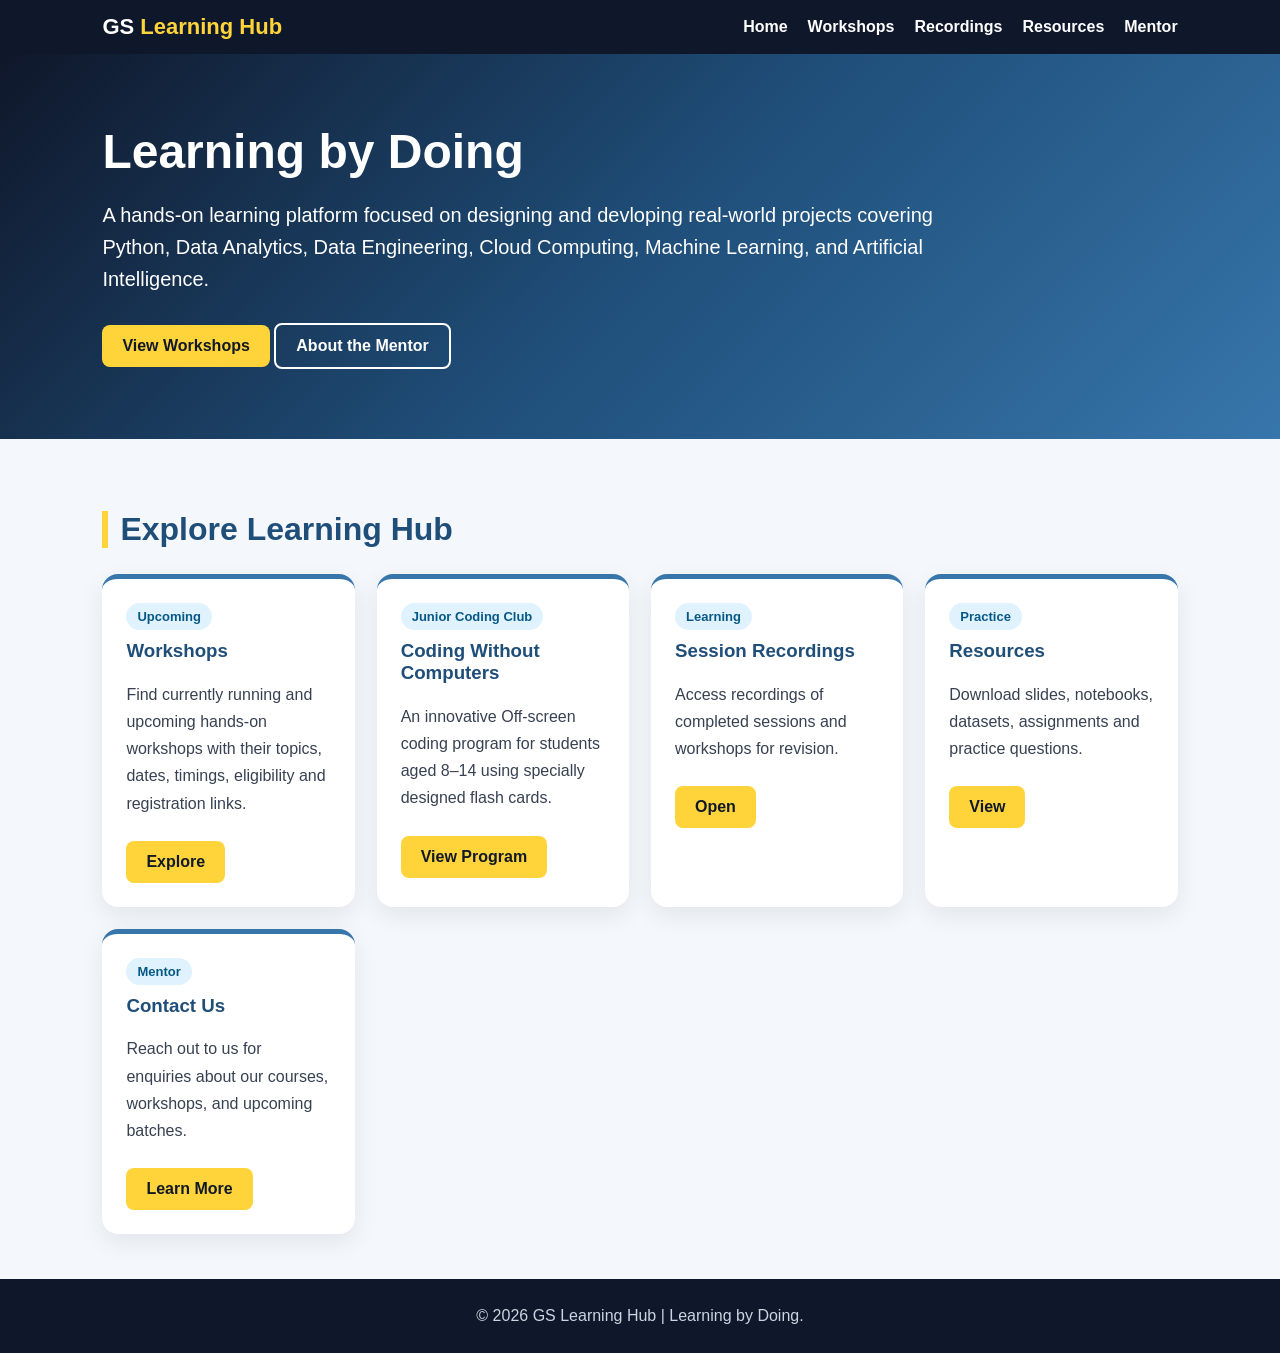
==== index.html @ b40fc84b "Added Contact Us page" ====
<!DOCTYPE html>
<html lang="en">
<head>
    <meta charset="UTF-8"/>
    <meta name="viewport" content="width=device-width, initial-scale=1.0"/>
    <title>GS Learning Hub</title>
    <link rel="stylesheet" href="css/style.css"/>
</head>
<body>
<div class="nav">
    <div class="logo">GS <span>Learning Hub</span></div>
    <div><a href="index.html">Home</a><a href="workshops.html">Workshops</a><a href="recordings.html">Recordings</a><a href="resources.html">Resources</a><a href="about.html">Mentor</a></div>
</div>
<section class="hero">
    <h1>Learning by Doing</h1>
    <p>A hands-on learning platform focused on designing and devloping real-world projects covering Python, Data Analytics, Data Engineering, Cloud Computing, Machine Learning, and Artificial Intelligence.</p>
    <a class="btn" href="workshops.html">View Workshops</a> <a class="btn btn-outline" href="about.html">About the Mentor</a>
</section>
<section class="section">
    <h2>Explore Learning Hub</h2>
    <div class="grid">
        <div class="card">
            <span class="badge">Upcoming</span>
            <h3>Workshops</h3>
            <p>Find currently running and upcoming hands-on workshops with their topics, dates, timings, eligibility and registration links.</p>
            <a class="btn" href="workshops.html">Explore</a>
        </div>
        <div class="card">
            <span class="badge">Junior Coding Club</span>
            <h3>Coding Without Computers</h3>
            <p>An innovative Off-screen coding program for students aged 8–14 using specially designed flash cards.</p>
            <a class="btn" href="coding-without-computers.html">View Program</a>
        </div>
        <div class="card">
            <span class="badge">Learning</span>
            <h3>Session Recordings</h3>
            <p>Access recordings of completed sessions and workshops for revision.</p>
            <a class="btn" href="recordings.html">Open</a>
        </div>
        <div class="card">
            <span class="badge">Practice</span>
            <h3>Resources</h3>
            <p>Download slides, notebooks, datasets, assignments and practice questions.</p>
            <a class="btn" href="resources.html">View</a>
        </div>
        <div class="card">
            <span class="badge">Mentor</span>
            <h3>Contact Us</h3>
            <p>Reach out to us for enquiries about our courses, workshops, and upcoming batches.</p>
            <a class="btn" href="contactus.html">Learn More</a>
        </div>
    </div>
</section>
<div class="footer">© 2026 GS Learning Hub | Learning by Doing.</div>
</body>
</html>
---- css/style.css ----
body {
	margin: 0;
	font-family: Arial, sans-serif;
	background: #f4f7fb;
	color: #111827
}

.nav {
	background: #0f172a;
	color: white;
	padding: 14px 8%;
	display: flex;
	justify-content: space-between;
	align-items: center;
	position: sticky;
	top: 0
}

.logo {
	font-size: 22px;
	font-weight: bold
}

.logo span {
	color: #ffd43b
}

.nav a {
	color: white;
	margin-left: 20px;
	text-decoration: none;
	font-weight: bold
}

.hero {
	background: linear-gradient(135deg, #0f172a, #1f4e79, #3776ab);
	color: white;
	padding: 70px 8%
}

.hero h1 {
	font-size: 48px;
	margin: 0 0 12px
}

.hero p {
	font-size: 20px;
	line-height: 1.6;
	max-width: 850px
}

.section {
	padding: 45px 8%
}

.section h2 {
	color: #1f4e79;
	font-size: 32px;
	border-left: 6px solid #ffd43b;
	padding-left: 12px
}

.grid {
	display: grid;
	grid-template-columns: repeat(auto-fit, minmax(250px, 1fr));
	gap: 22px
}

.card {
	background: white;
	padding: 24px;
	border-radius: 16px;
	box-shadow: 0 8px 24px rgba(15, 23, 42, .08);
	border-top: 5px solid #3776ab
}

.card h3 {
	color: #1f4e79;
	margin-top: 0
}

.card p,
.list li {
	line-height: 1.7;
	color: #374151
}

.btn {
	display: inline-block;
	background: #ffd43b;
	color: #111827;
	padding: 12px 20px;
	border-radius: 8px;
	font-weight: bold;
	text-decoration: none;
	margin-top: 8px
}

.btn-outline {
	background: transparent;
	color: white;
	border: 2px solid white
}

.badge {
	display: inline-block;
	background: #e0f2fe;
	color: #075985;
	padding: 6px 11px;
	border-radius: 999px;
	font-size: 13px;
	font-weight: bold;
	margin-bottom: 10px
}

.highlight {
	background: #fff7d6;
	border-left: 6px solid #ffd43b;
	padding: 20px;
	border-radius: 12px;
	line-height: 1.7
}

.footer {
	background: #0f172a;
	color: #cbd5e1;
	text-align: center;
	padding: 28px
}

.profile {
	display: flex;
	gap: 25px;
	align-items: center;
	flex-wrap: wrap
}


.avatar {
	width: 130px;
	height: 130px;
	border-radius: 50%;
	background: linear-gradient(135deg, #1f4e79, #ffd43b);
	display: flex;
	align-items: center;
	justify-content: center;
	color: white;
	font-size: 40px;
	font-weight: bold
}

.profile-photo {
  width: 135px;
  height: 135px;
  border-radius: 50%;
  overflow: hidden;
  flex-shrink: 0;
  border: 4px solid #d4af37;
  box-shadow: 0 4px 14px rgba(0, 0, 0, 0.18);
}

.profile-photo img {
  width: 100%;
  height: 100%;
  object-fit: cover;
}

.profile-tags {
  font-weight: 600;
  color: #0b3d75;
  margin-bottom: 12px;
  font-size: 14px;
}

.table {
	width: 100%;
	border-collapse: collapse;
	background: white;
	border-radius: 14px;
	overflow: hidden;
	box-shadow: 0 8px 24px rgba(15, 23, 42, .08)
}

.table th {
	background: #1f4e79;
	color: white;
	text-align: left;
	padding: 14px
}

.table td {
	padding: 14px;
	border-bottom: 1px solid #e5e7eb
}

.gallery-section {
	padding: 40px 20px;
	text-align: left;
}

.gallery-section h2 {
	margin-bottom: 8px;
}

.gallery-section p {
	color: #6b7280;
	margin-bottom: 24px;
}

.gallery-grid {
	display: grid;
	grid-template-columns: repeat(4, 1fr);
	gap: 16px;
}

.gallery-grid img {
	width: 100%;
	height: 220px;
	object-fit: cover;
	border-radius: 12px;
}

@media (max-width: 768px) {
	.gallery-grid {
		grid-template-columns: repeat(2, 1fr);
	}
}

/* Currently Running Badge */

.live-badge {
	background: #ef4444;
	color: white;
	padding: 8px 15px;
	border-radius: 20px;
	font-weight: bold;
	display: inline-block;
	animation: pulse 1.5s infinite;
}

/* Registration Open Badge */

.upcoming-badge {
	background: #10b981;
	color: white;
	padding: 8px 15px;
	border-radius: 20px;
	font-weight: bold;
	display: inline-block;
}

/* Highlight Cards */

.featured-workshop {
	border: 3px solid #ffd43b;
	box-shadow: 0 0 18px rgba(255, 212, 59, 0.4);
}

.upcoming-workshop {
	border: 3px solid #10b981;
	box-shadow: 0 0 18px rgba(16, 185, 129, 0.3);
}

/* Pulse Effect */

@keyframes pulse {
	0% {
		box-shadow: 0 0 0 0 rgba(239, 68, 68, 0.7);
	}

	70% {
		box-shadow: 0 0 0 12px rgba(239, 68, 68, 0);
	}

	100% {
		box-shadow: 0 0 0 0 rgba(239, 68, 68, 0);
	}
}

.register-btn {
	display: inline-block;
	background: #2563eb;
	color: white;
	padding: 12px 24px;
	border-radius: 8px;
	text-decoration: none;
	font-weight: bold;
	transition: all 0.3s ease;
}

.register-btn:hover {
	background: #1d4ed8;
	transform: translateY(-2px);
	box-shadow: 0 6px 12px rgba(37, 99, 235, 0.3);
}

.view-btn {
	display: inline-block;
	background: #f3f4f6;
	color: #1f2937;
	padding: 12px 24px;
	border-radius: 8px;
	text-decoration: none;
	font-weight: bold;
	margin-right: 12px;
	border: 2px solid #d1d5db;
	transition: all 0.3s ease;
}

.view-btn:hover {
	background: #e5e7eb;
	transform: translateY(-2px);
}

@media(max-width:720px) {
	.nav {
		display: block
	}

	.nav a {
		display: inline-block;
		margin: 8px 12px 0 0
	}

	.hero h1 {
		font-size: 36px
	}
}
.copyright-note {
  font-weight: bold;
  font-size: 10px;
  color: #6DE2F2;
  margin-top: 18px;
  font-style: italic;
}
.contact-section {
          max-width: 900px;
          margin: 50px auto;
          padding: 30px;
}

.contact-card {
  background: #ffffff;
  padding: 35px;
  border-radius: 16px;
  box-shadow: 0 8px 25px rgba(0, 0, 0, 0.08);
}

.contact-card h1 {
  color: #0b3d75;
  margin-bottom: 10px;
  font-size: 32px;
}

.contact-card p {
  color: #555;
  font-size: 16px;
  line-height: 1.6;
  margin-bottom: 25px;
}

.form-group {
  margin-bottom: 18px;
}

.form-group label {
  display: block;
  font-weight: 600;
  margin-bottom: 8px;
  color: #333;
}

.form-group input,
.form-group select,
.form-group textarea {
  width: 100%;
  padding: 12px 14px;
  border: 1px solid #ccc;
  border-radius: 8px;
  font-size: 15px;
  box-sizing: border-box;
}

.form-group textarea {
  resize: vertical;
  min-height: 120px;
}

.submit-btn {
  background: #0b3d75;
  color: #ffffff;
  border: none;
  padding: 13px 24px;
  border-radius: 8px;
  font-size: 16px;
  font-weight: 600;
  cursor: pointer;
  transition: 0.3s;
}

.submit-btn:hover {
  background: #082f5a;
}

.contact-note {
  margin-top: 18px;
  font-size: 14px;
  color: #777;
}

@media (max-width: 768px) {
  .contact-section {
    margin: 25px auto;
    padding: 18px;
  }

  .contact-card {
    padding: 24px;
  }

  .contact-card h1 {
    font-size: 26px;
  }
}
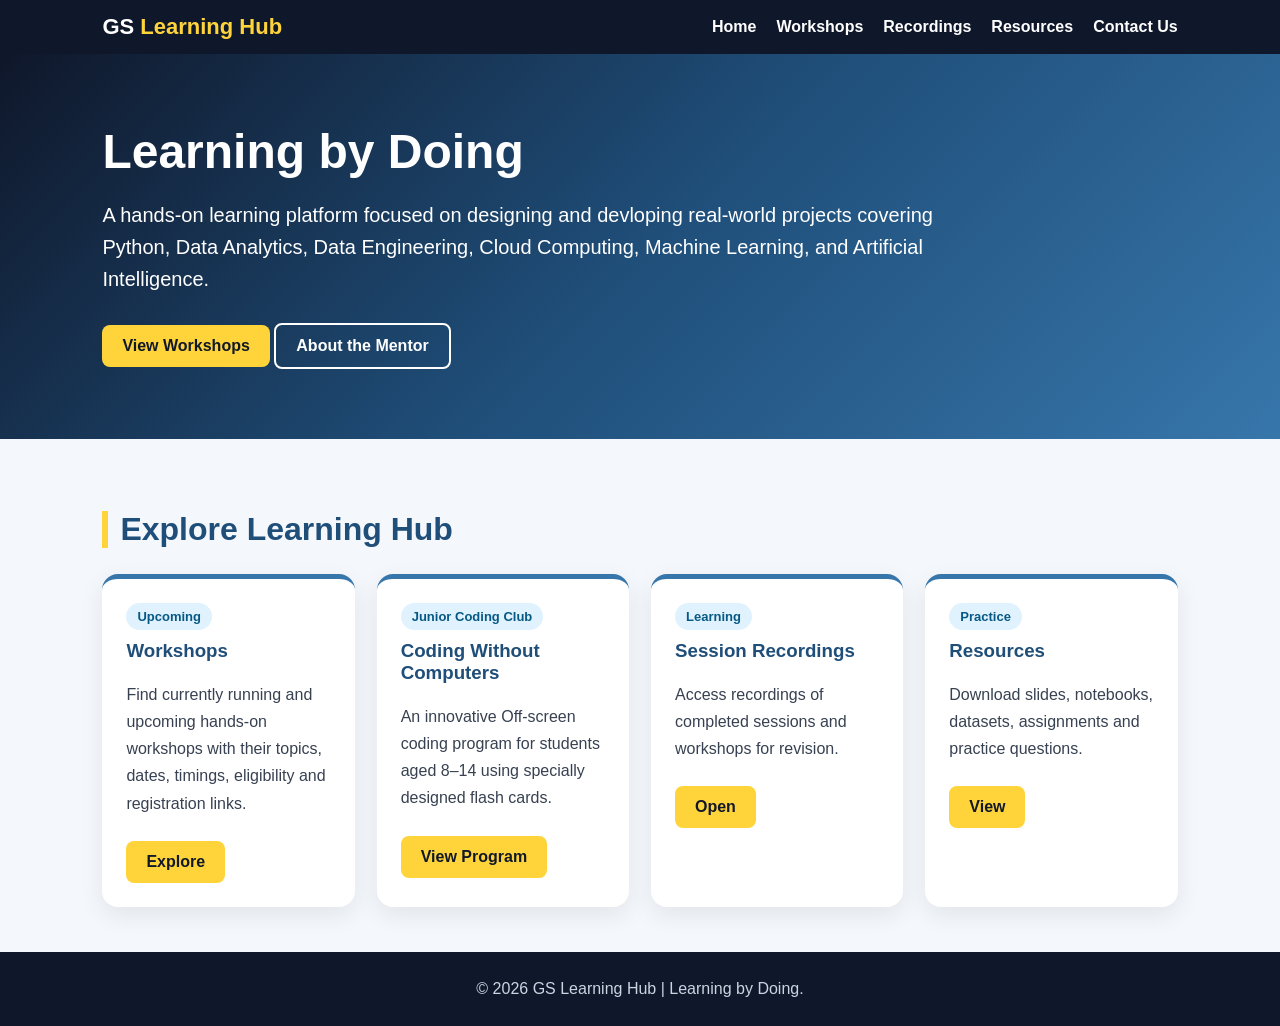
==== commit 67e7b8fd: "Fixed Contact Us part" ====
--- a/index.html
+++ b/index.html
@@ -9,7 +9,7 @@
 <body>
 <div class="nav">
     <div class="logo">GS <span>Learning Hub</span></div>
-    <div><a href="index.html">Home</a><a href="workshops.html">Workshops</a><a href="recordings.html">Recordings</a><a href="resources.html">Resources</a><a href="about.html">Mentor</a></div>
+    <div><a href="index.html">Home</a><a href="workshops.html">Workshops</a><a href="recordings.html">Recordings</a><a href="resources.html">Resources</a><a href="contactus.html">Contact Us</a></div>
 </div>
 <section class="hero">
     <h1>Learning by Doing</h1>
@@ -43,12 +43,6 @@
             <p>Download slides, notebooks, datasets, assignments and practice questions.</p>
             <a class="btn" href="resources.html">View</a>
         </div>
-        <div class="card">
-            <span class="badge">Mentor</span>
-            <h3>Contact Us</h3>
-            <p>Reach out to us for enquiries about our courses, workshops, and upcoming batches.</p>
-            <a class="btn" href="contactus.html">Learn More</a>
-        </div>
     </div>
 </section>
 <div class="footer">© 2026 GS Learning Hub | Learning by Doing.</div>
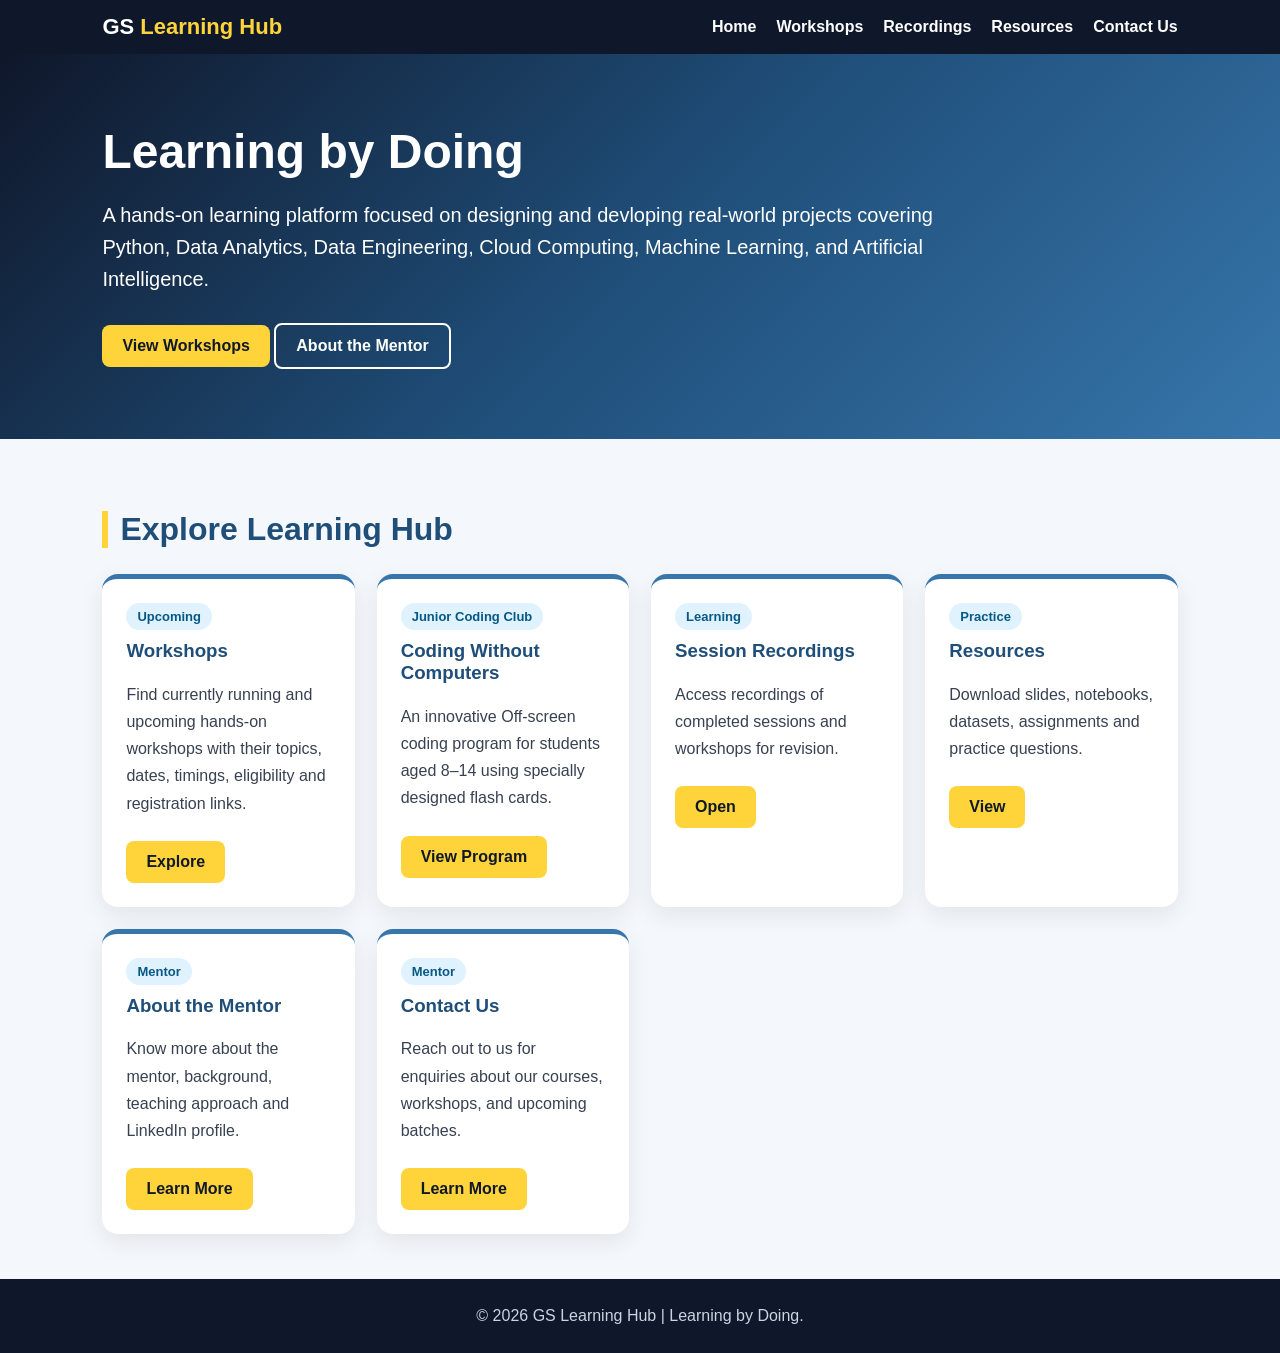
==== commit 58eee9ee: "Fixed Contact Us part in all pages and kept Mentor" ====
--- a/index.html
+++ b/index.html
@@ -43,6 +43,18 @@
             <p>Download slides, notebooks, datasets, assignments and practice questions.</p>
             <a class="btn" href="resources.html">View</a>
         </div>
+        <div class="card">
+            <span class="badge">Mentor</span>
+            <h3>About the Mentor</h3>
+            <p>Know more about the mentor, background, teaching approach and LinkedIn profile.</p>
+            <a class="btn" href="about.html">Learn More</a>
+        </div>
+        <div class="card">
+            <span class="badge">Mentor</span>
+            <h3>Contact Us</h3>
+            <p>Reach out to us for enquiries about our courses, workshops, and upcoming batches.</p>
+            <a class="btn" href="contactus.html">Learn More</a>
+        </div>
     </div>
 </section>
 <div class="footer">© 2026 GS Learning Hub | Learning by Doing.</div>
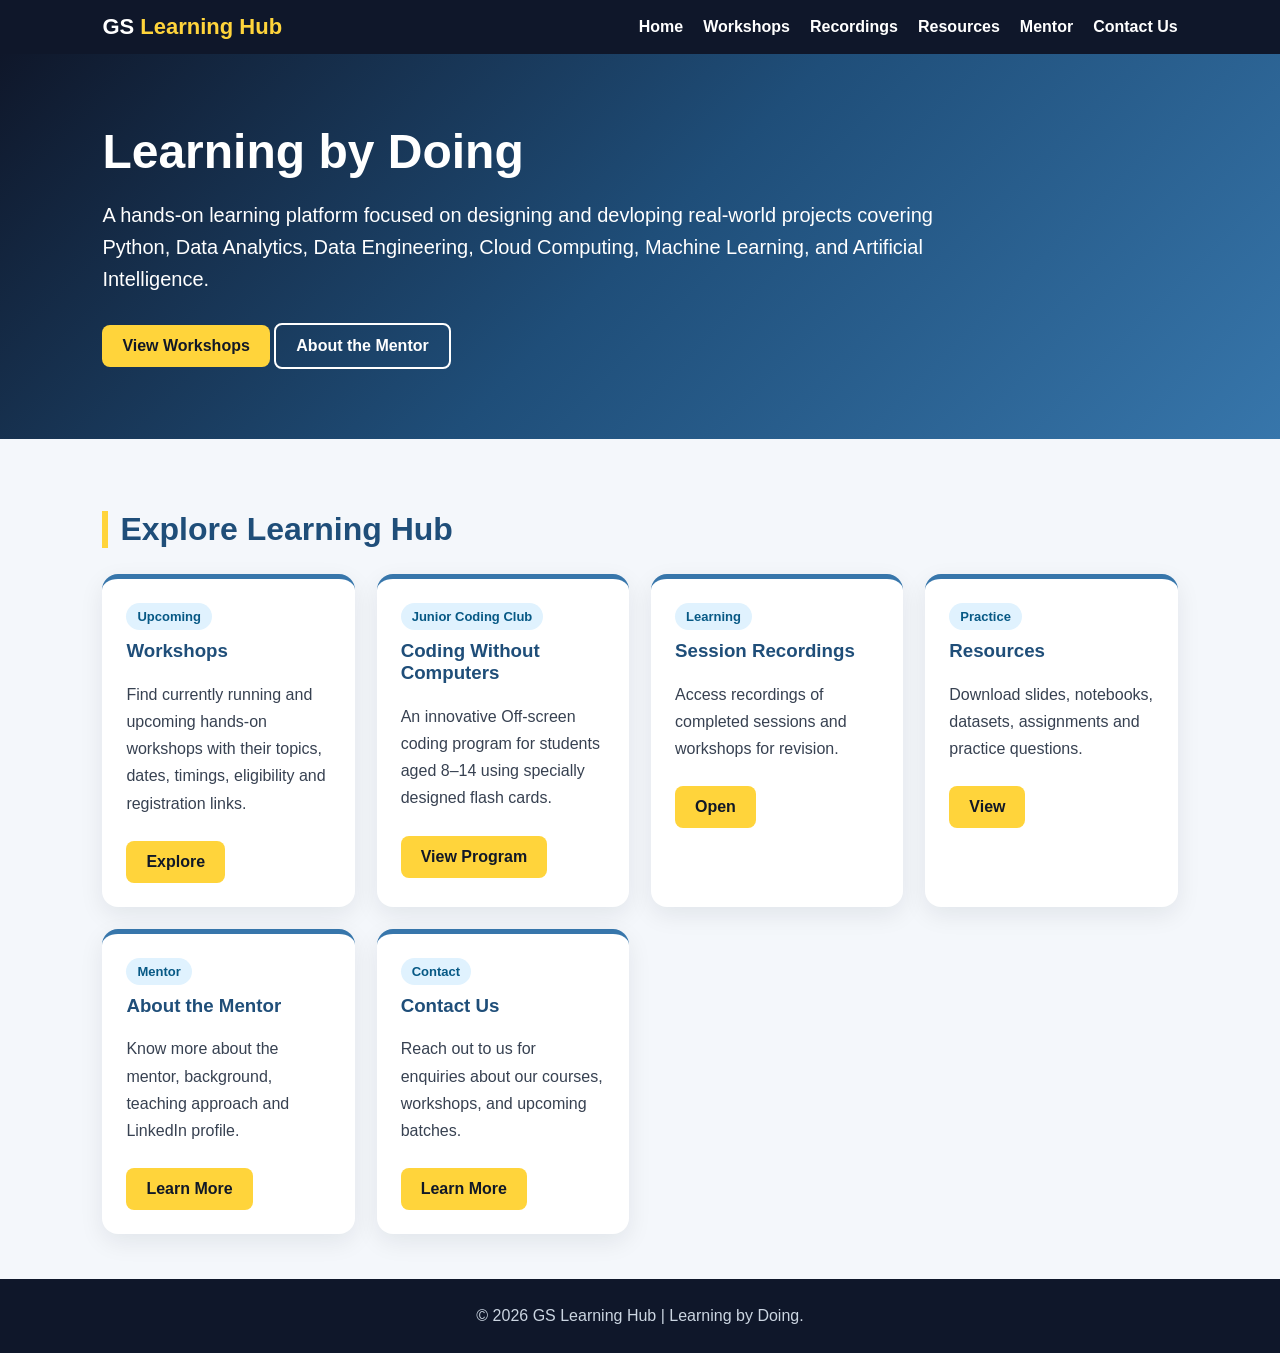
==== commit 49076ca2: "Fix Mentor and Contact in index" ====
--- a/index.html
+++ b/index.html
@@ -9,7 +9,7 @@
 <body>
 <div class="nav">
     <div class="logo">GS <span>Learning Hub</span></div>
-    <div><a href="index.html">Home</a><a href="workshops.html">Workshops</a><a href="recordings.html">Recordings</a><a href="resources.html">Resources</a><a href="contactus.html">Contact Us</a></div>
+    <div><a href="index.html">Home</a><a href="workshops.html">Workshops</a><a href="recordings.html">Recordings</a><a href="resources.html">Resources</a><a href="about.html">Mentor</a><a href="contactus.html">Contact Us</a></div>
 </div>
 <section class="hero">
     <h1>Learning by Doing</h1>
@@ -50,7 +50,7 @@
             <a class="btn" href="about.html">Learn More</a>
         </div>
         <div class="card">
-            <span class="badge">Mentor</span>
+            <span class="badge">Contact</span>
             <h3>Contact Us</h3>
             <p>Reach out to us for enquiries about our courses, workshops, and upcoming batches.</p>
             <a class="btn" href="contactus.html">Learn More</a>
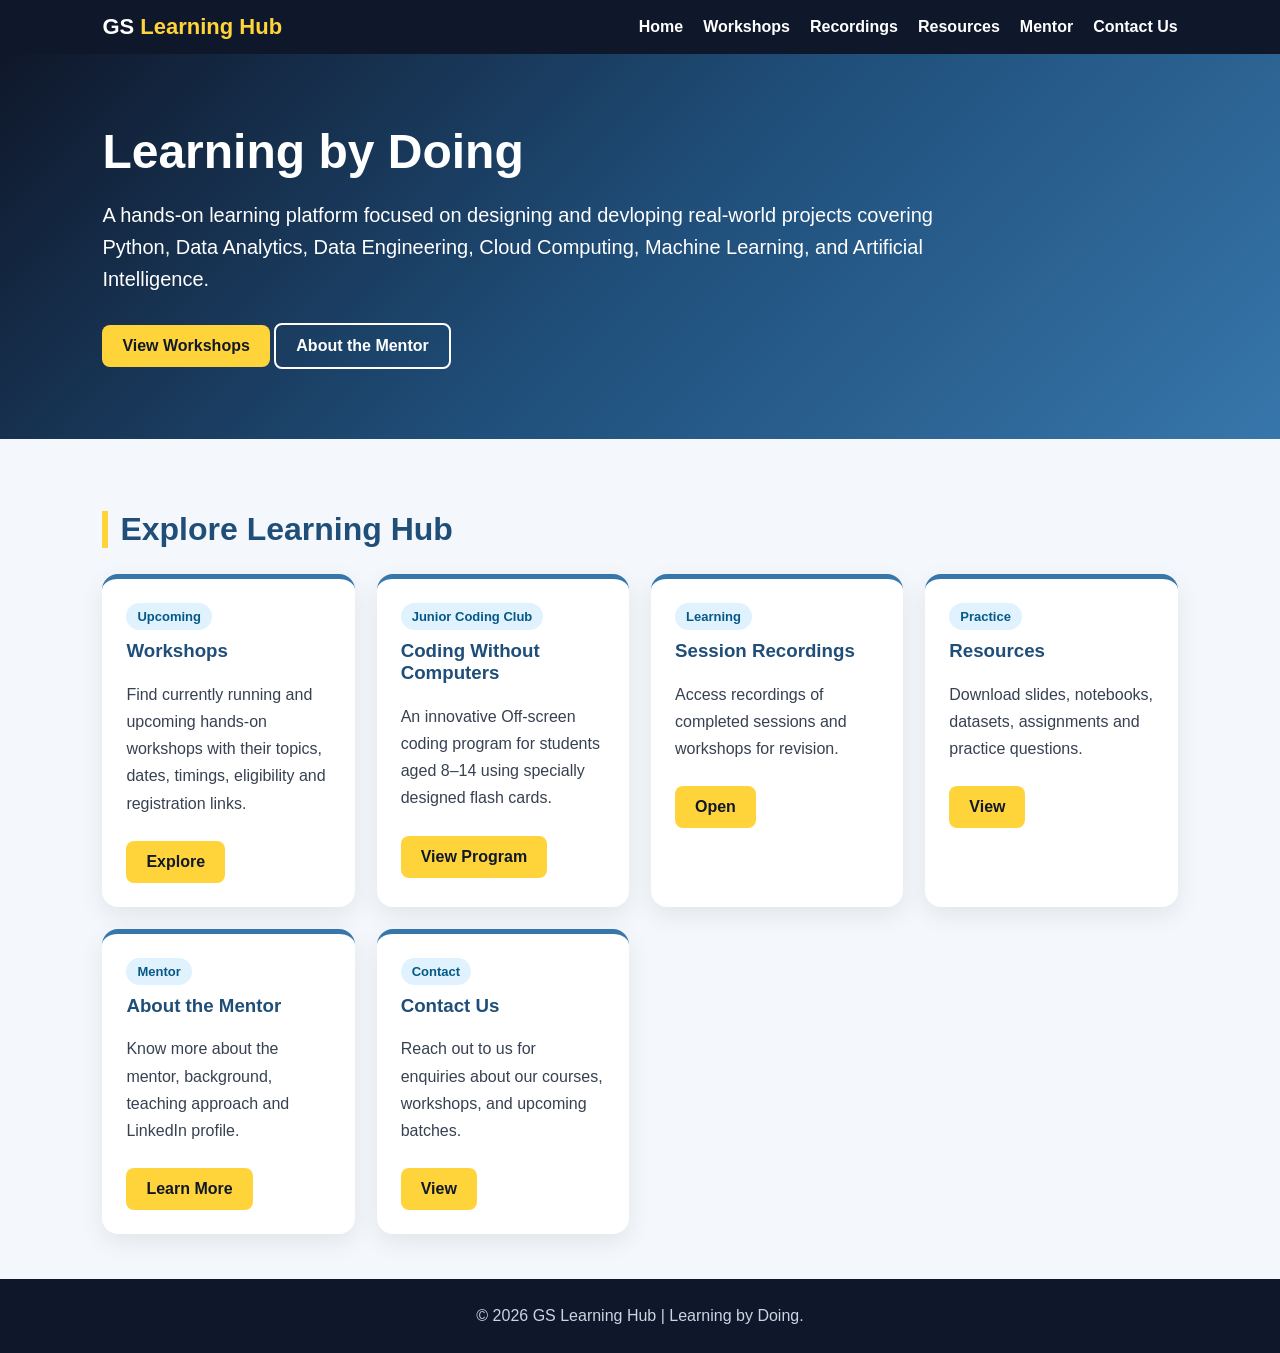
==== commit e352b846: "contactus submit button disabled." ====
--- a/index.html
+++ b/index.html
@@ -53,7 +53,7 @@
             <span class="badge">Contact</span>
             <h3>Contact Us</h3>
             <p>Reach out to us for enquiries about our courses, workshops, and upcoming batches.</p>
-            <a class="btn" href="contactus.html">Learn More</a>
+            <a class="btn" href="contactus.html">View</a>
         </div>
     </div>
 </section>
--- a/css/style.css
+++ b/css/style.css
@@ -256,8 +256,13 @@
 	box-shadow: 0 0 18px rgba(255, 212, 59, 0.4);
 }
 
+.register-workshop {
+	border: 3px solid #10b981;
+	box-shadow: 0 0 18px rgba(16, 185, 129, 0.3);
+}
+
 .upcoming-workshop {
-	border: 3px solid #10b981;
+	border: 3px solid #f59e0b;
 	box-shadow: 0 0 18px rgba(16, 185, 129, 0.3);
 }
 
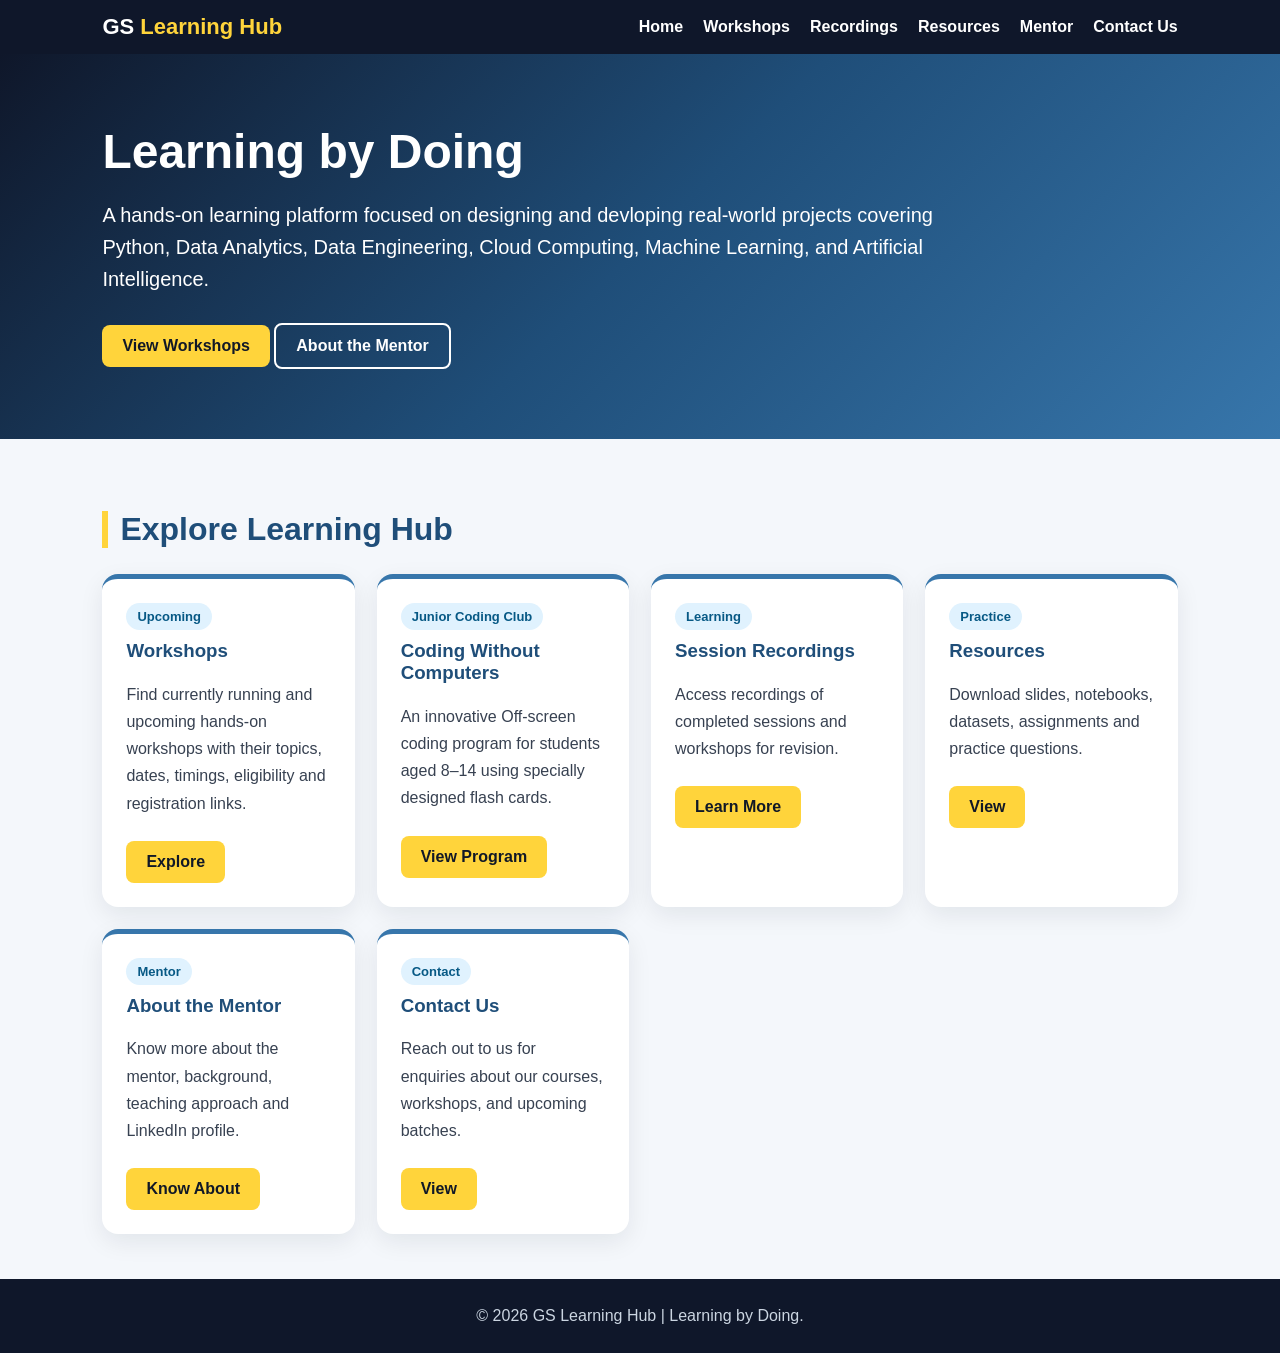
==== commit 004aaae8: "Fixed footer and other details" ====
--- a/index.html
+++ b/index.html
@@ -11,11 +11,13 @@
     <div class="logo">GS <span>Learning Hub</span></div>
     <div><a href="index.html">Home</a><a href="workshops.html">Workshops</a><a href="recordings.html">Recordings</a><a href="resources.html">Resources</a><a href="about.html">Mentor</a><a href="contactus.html">Contact Us</a></div>
 </div>
+
 <section class="hero">
     <h1>Learning by Doing</h1>
     <p>A hands-on learning platform focused on designing and devloping real-world projects covering Python, Data Analytics, Data Engineering, Cloud Computing, Machine Learning, and Artificial Intelligence.</p>
     <a class="btn" href="workshops.html">View Workshops</a> <a class="btn btn-outline" href="about.html">About the Mentor</a>
 </section>
+
 <section class="section">
     <h2>Explore Learning Hub</h2>
     <div class="grid">
@@ -35,7 +37,7 @@
             <span class="badge">Learning</span>
             <h3>Session Recordings</h3>
             <p>Access recordings of completed sessions and workshops for revision.</p>
-            <a class="btn" href="recordings.html">Open</a>
+            <a class="btn" href="recordings.html">Learn More</a>
         </div>
         <div class="card">
             <span class="badge">Practice</span>
@@ -47,7 +49,7 @@
             <span class="badge">Mentor</span>
             <h3>About the Mentor</h3>
             <p>Know more about the mentor, background, teaching approach and LinkedIn profile.</p>
-            <a class="btn" href="about.html">Learn More</a>
+            <a class="btn" href="about.html">Know About</a>
         </div>
         <div class="card">
             <span class="badge">Contact</span>
@@ -57,6 +59,7 @@
         </div>
     </div>
 </section>
+
 <div class="footer">© 2026 GS Learning Hub | Learning by Doing.</div>
 </body>
 </html>
--- a/css/style.css
+++ b/css/style.css
@@ -71,6 +71,14 @@
 	padding: 24px;
 	border-radius: 16px;
 	box-shadow: 0 8px 24px rgba(15, 23, 42, .08);
+	border-top: 5px solid #3776ab
+}
+
+.sub-card {
+	background: #DFF0F2;
+	padding: 24px;
+	border-radius: 16px;
+	box-shadow: 0 8px 24px rgba(20, 23, 20, .08);
 	border-top: 5px solid #3776ab
 }
 
@@ -426,4 +434,8 @@
   .contact-card h1 {
     font-size: 26px;
   }
+}
+.card li {
+    margin-bottom: 10px;
+    line-height: 1.6;
 }
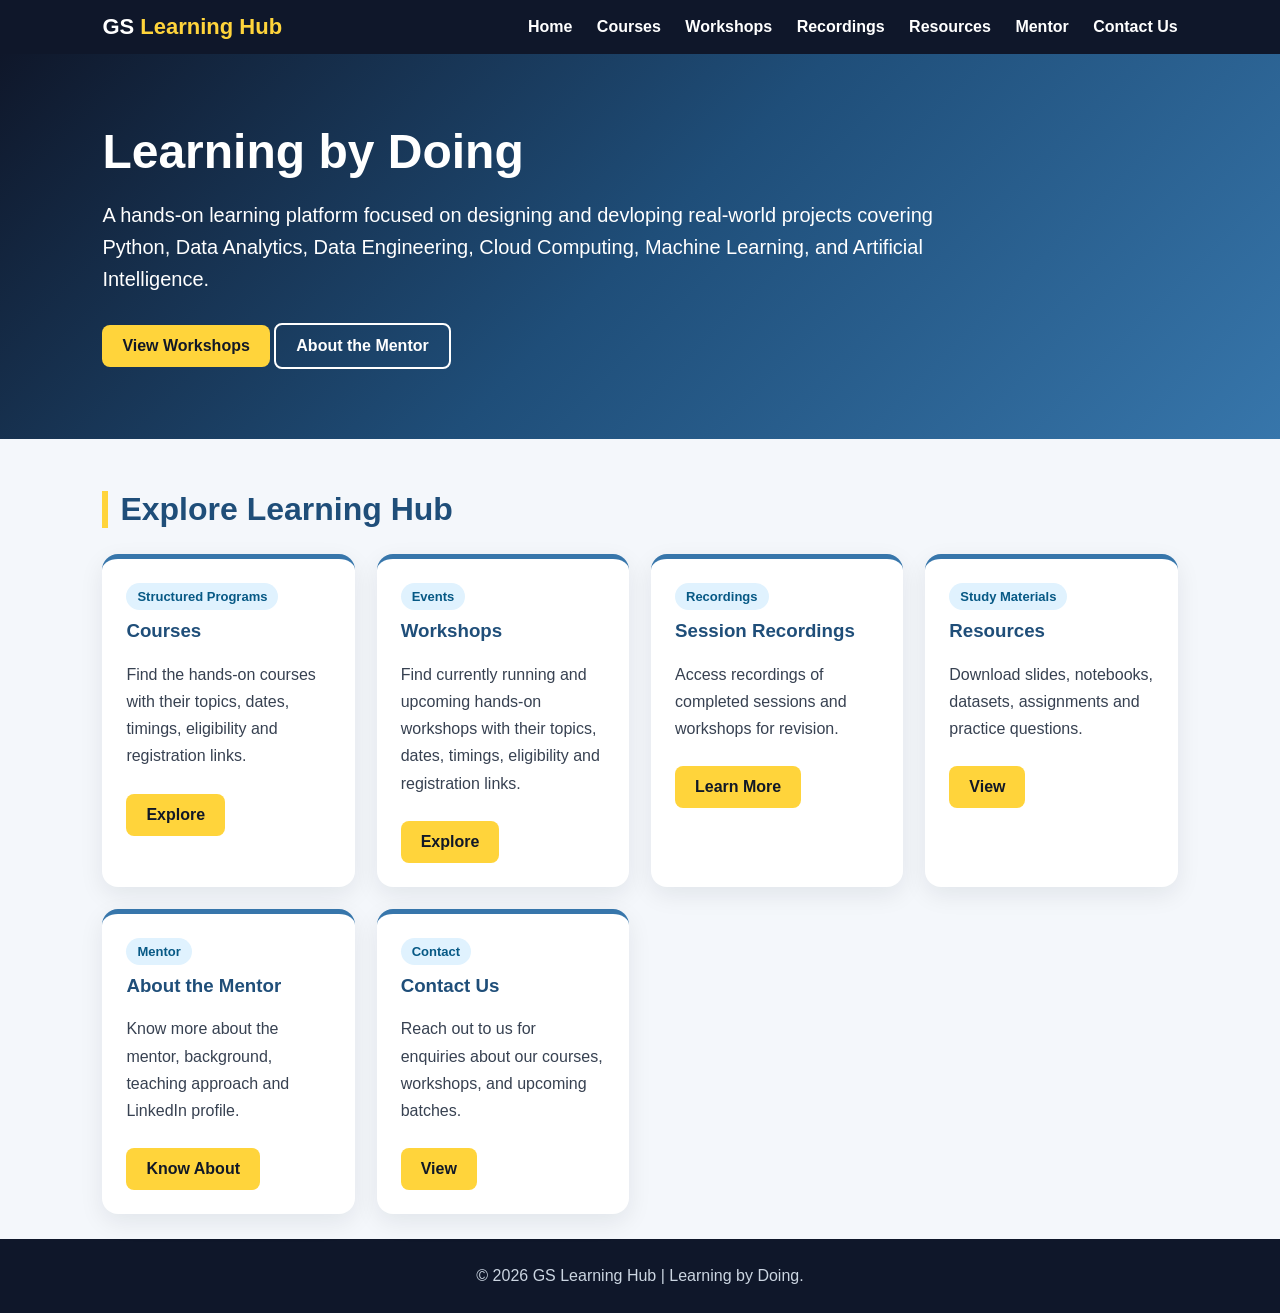
==== commit 1c0614c5: "Added Python cohort course for beginners" ====
--- a/index.html
+++ b/index.html
@@ -9,7 +9,13 @@
 <body>
 <div class="nav">
     <div class="logo">GS <span>Learning Hub</span></div>
-    <div><a href="index.html">Home</a><a href="workshops.html">Workshops</a><a href="recordings.html">Recordings</a><a href="resources.html">Resources</a><a href="about.html">Mentor</a><a href="contactus.html">Contact Us</a></div>
+    <div><a href="index.html">Home</a>
+        <a href="courses.html">Courses</a>
+        <a href="workshops.html">Workshops</a>
+        <a href="recordings.html">Recordings</a>
+        <a href="resources.html">Resources</a>
+        <a href="about.html">Mentor</a>
+        <a href="contactus.html">Contact Us</a></div>
 </div>
 
 <section class="hero">
@@ -22,25 +28,25 @@
     <h2>Explore Learning Hub</h2>
     <div class="grid">
         <div class="card">
-            <span class="badge">Upcoming</span>
+            <span class="badge">Structured Programs</span>
+            <h3>Courses</h3>
+            <p>Find the hands-on courses with their topics, dates, timings, eligibility and registration links.</p>
+            <a class="btn" href="courses.html">Explore</a>
+        </div>
+        <div class="card">
+            <span class="badge">Events</span>
             <h3>Workshops</h3>
             <p>Find currently running and upcoming hands-on workshops with their topics, dates, timings, eligibility and registration links.</p>
             <a class="btn" href="workshops.html">Explore</a>
         </div>
         <div class="card">
-            <span class="badge">Junior Coding Club</span>
-            <h3>Coding Without Computers</h3>
-            <p>An innovative Off-screen coding program for students aged 8–14 using specially designed flash cards.</p>
-            <a class="btn" href="coding-without-computers.html">View Program</a>
-        </div>
-        <div class="card">
-            <span class="badge">Learning</span>
+            <span class="badge">Recordings</span>
             <h3>Session Recordings</h3>
             <p>Access recordings of completed sessions and workshops for revision.</p>
             <a class="btn" href="recordings.html">Learn More</a>
         </div>
         <div class="card">
-            <span class="badge">Practice</span>
+            <span class="badge">Study Materials</span>
             <h3>Resources</h3>
             <p>Download slides, notebooks, datasets, assignments and practice questions.</p>
             <a class="btn" href="resources.html">View</a>
--- a/css/style.css
+++ b/css/style.css
@@ -50,7 +50,7 @@
 }
 
 .section {
-	padding: 45px 8%
+	padding: 25px 8%
 }
 
 .section h2 {
@@ -77,9 +77,17 @@
 .sub-card {
 	background: #DFF0F2;
 	padding: 24px;
-	border-radius: 16px;
-	box-shadow: 0 8px 24px rgba(20, 23, 20, .08);
-	border-top: 5px solid #3776ab
+	border-radius: 10px;
+	box-shadow: 0 8px 14px rgba(20, 23, 20, .08);
+	border-top: 0 solid #3776ab
+}
+
+.course-card {
+	background: #DFF0F2;
+	padding: 24px;
+	border-radius: 10px;
+	box-shadow: 0 8px 14px rgba(20, 23, 20, .08);
+	border-top: 0 solid #3776ab
 }
 
 .card h3 {
@@ -299,6 +307,12 @@
 	text-decoration: none;
 	font-weight: bold;
 	transition: all 0.3s ease;
+}
+
+.disabled-btn {
+    pointer-events: none;
+    opacity: 0.5;
+    cursor: not-allowed;
 }
 
 .register-btn:hover {
@@ -438,4 +452,82 @@
 .card li {
     margin-bottom: 10px;
     line-height: 1.6;
+}
+
+.gallery-box {
+    max-width: 450px;
+    background: #A5D8F2;
+    border: 1px solid #dbe3ff;
+    padding: 22px;
+    border-radius: 14px;
+    text-align: center;
+    margin: 30px 0;
+    box-shadow: 0 6px 8px rgba(0,0,0,0.10);
+}
+
+.gallery-btn {
+    display: inline-block;
+    background: #0b3d75;
+    color: white;
+    padding: 12px 24px;
+    border-radius: 8px;
+    text-decoration: none;
+    font-weight: bold;
+}
+
+.gallery-btn:hover {
+    background: #082f5a;
+}
+
+.program-credits {
+  margin: 25px 0;
+}
+
+.program-credits h2 {
+  color: #0b3d75;
+  margin-bottom: 20px;
+}
+
+.credits-grid {
+  display: grid;
+  grid-template-columns: repeat(3, 1fr);
+  gap: 18px;
+}
+
+.credit-card {
+  background: #f8f9ff;
+  border: 1px solid #dbe3ff;
+  border-radius: 14px;
+  padding: 20px;
+  box-shadow: 0 6px 18px rgba(0,0,0,0.08);
+}
+
+.credit-card h3 {
+  color: #0b3d75;
+  margin-bottom: 10px;
+}
+
+.credit-card p {
+  margin: 6px 0;
+  color: #444;
+}
+
+@media (max-width: 768px) {
+  .credits-grid {
+    grid-template-columns: 1fr;
+  }
+}
+
+.courses-grid {
+  display: grid;
+  grid-template-columns: repeat(3, 1fr);
+  gap: 15px;
+}
+
+.courses-details {
+  background: #AADEF2;
+  border: 1px solid #dbe3ff;
+  border-radius: 14px;
+  padding: 20px;
+  box-shadow: 0 6px 18px rgba(0,0,0,0.08);
 }
